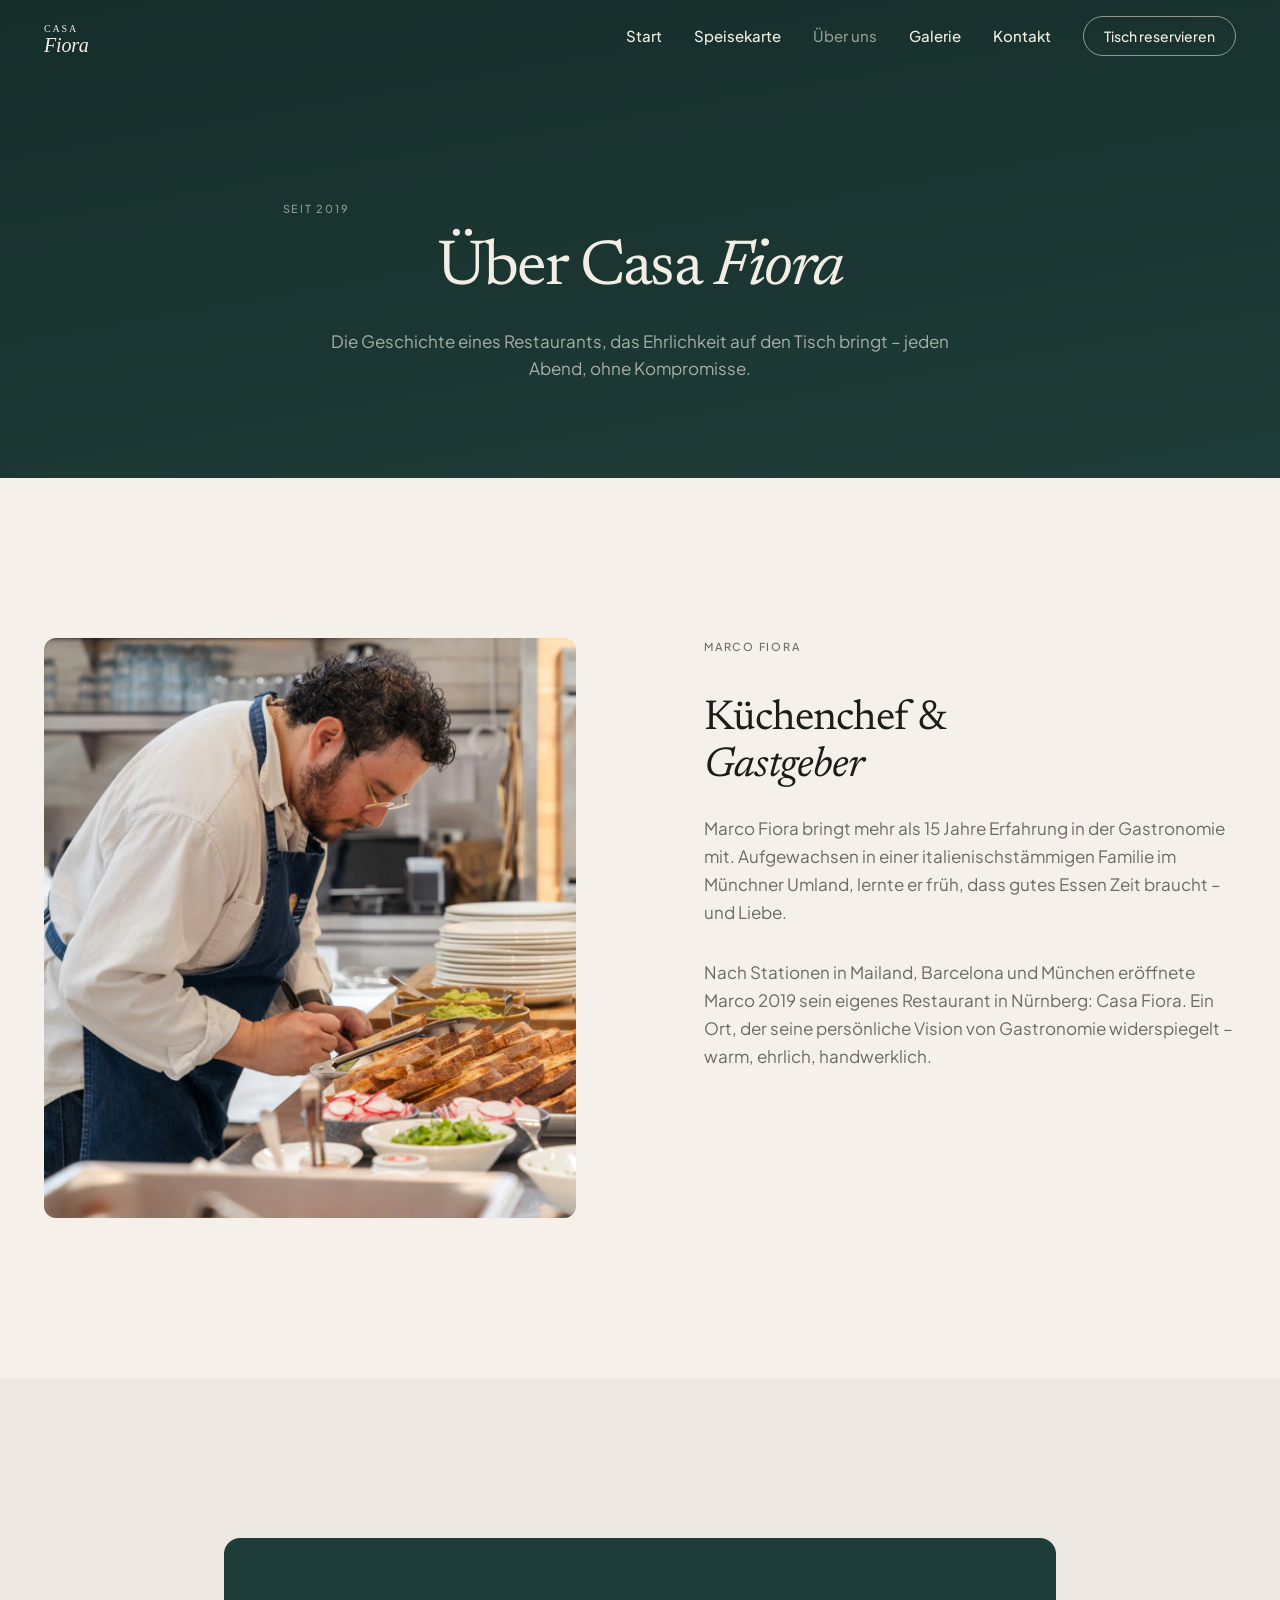
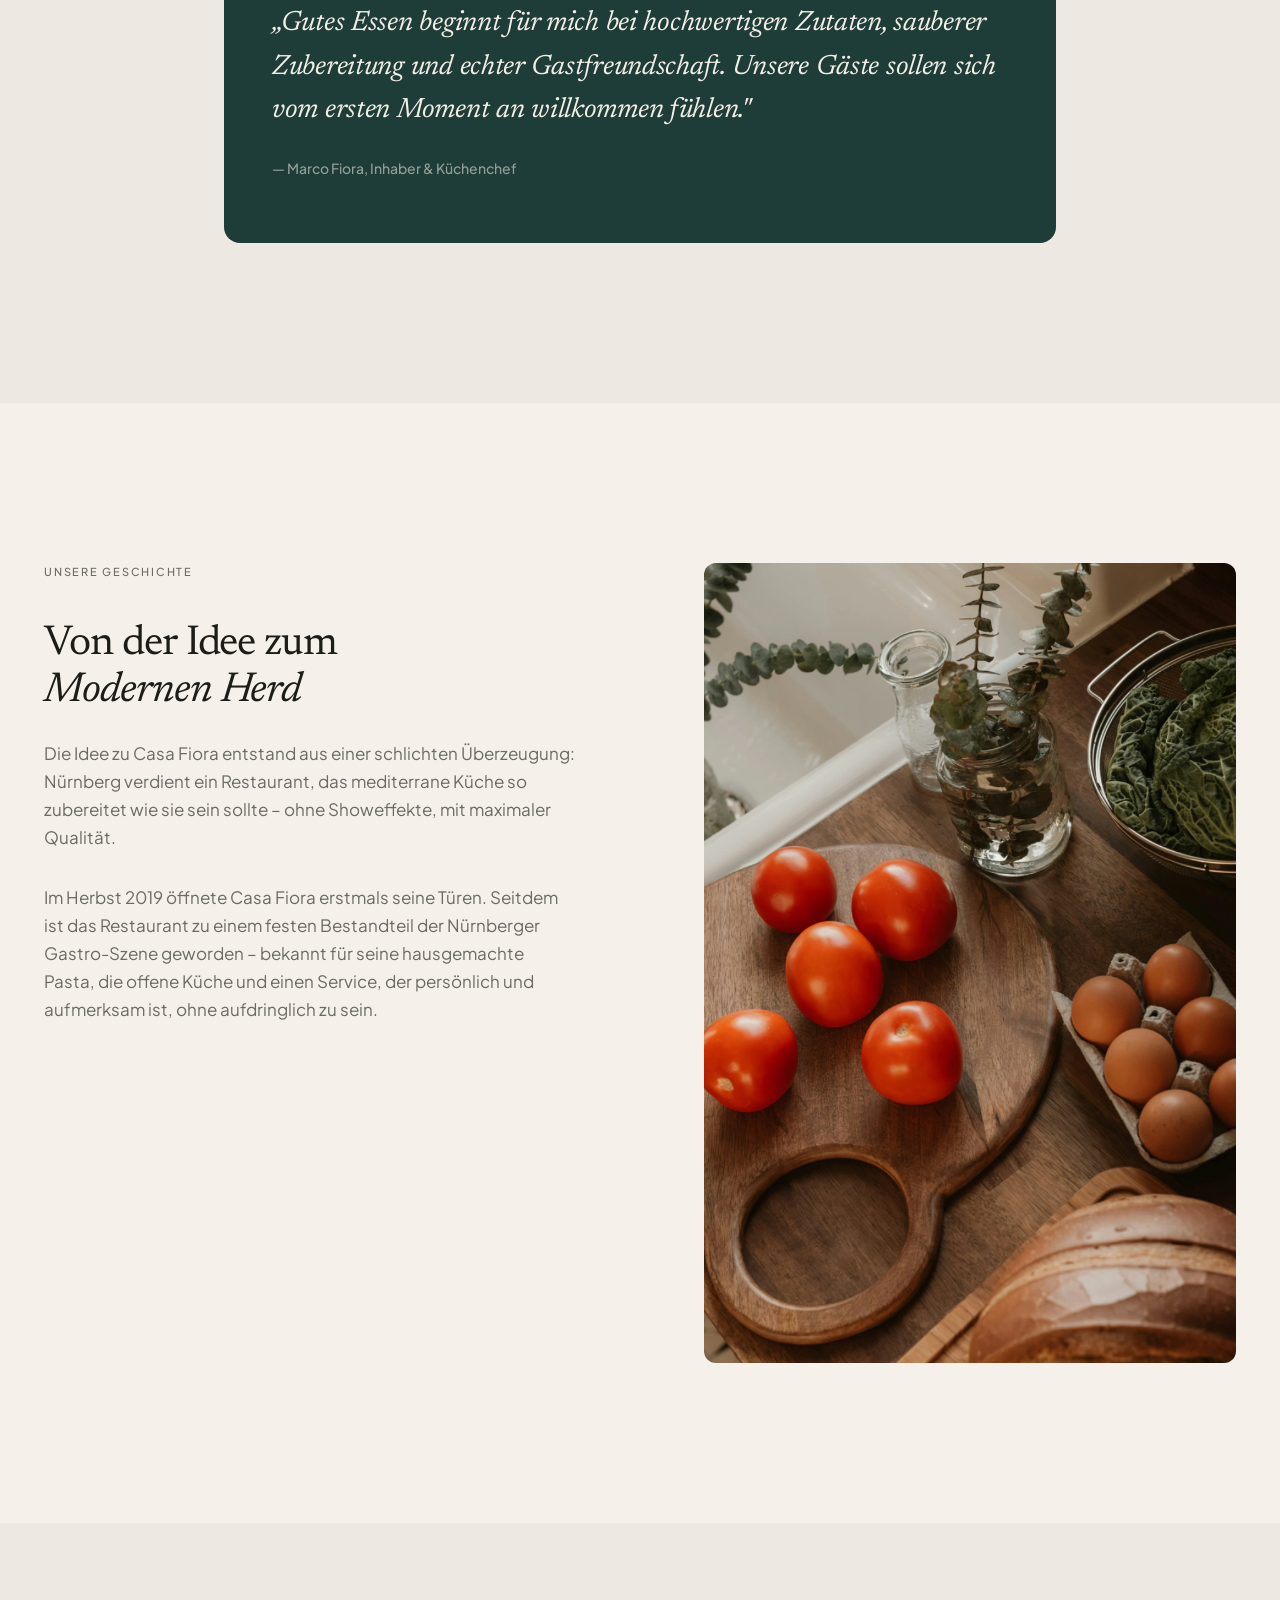
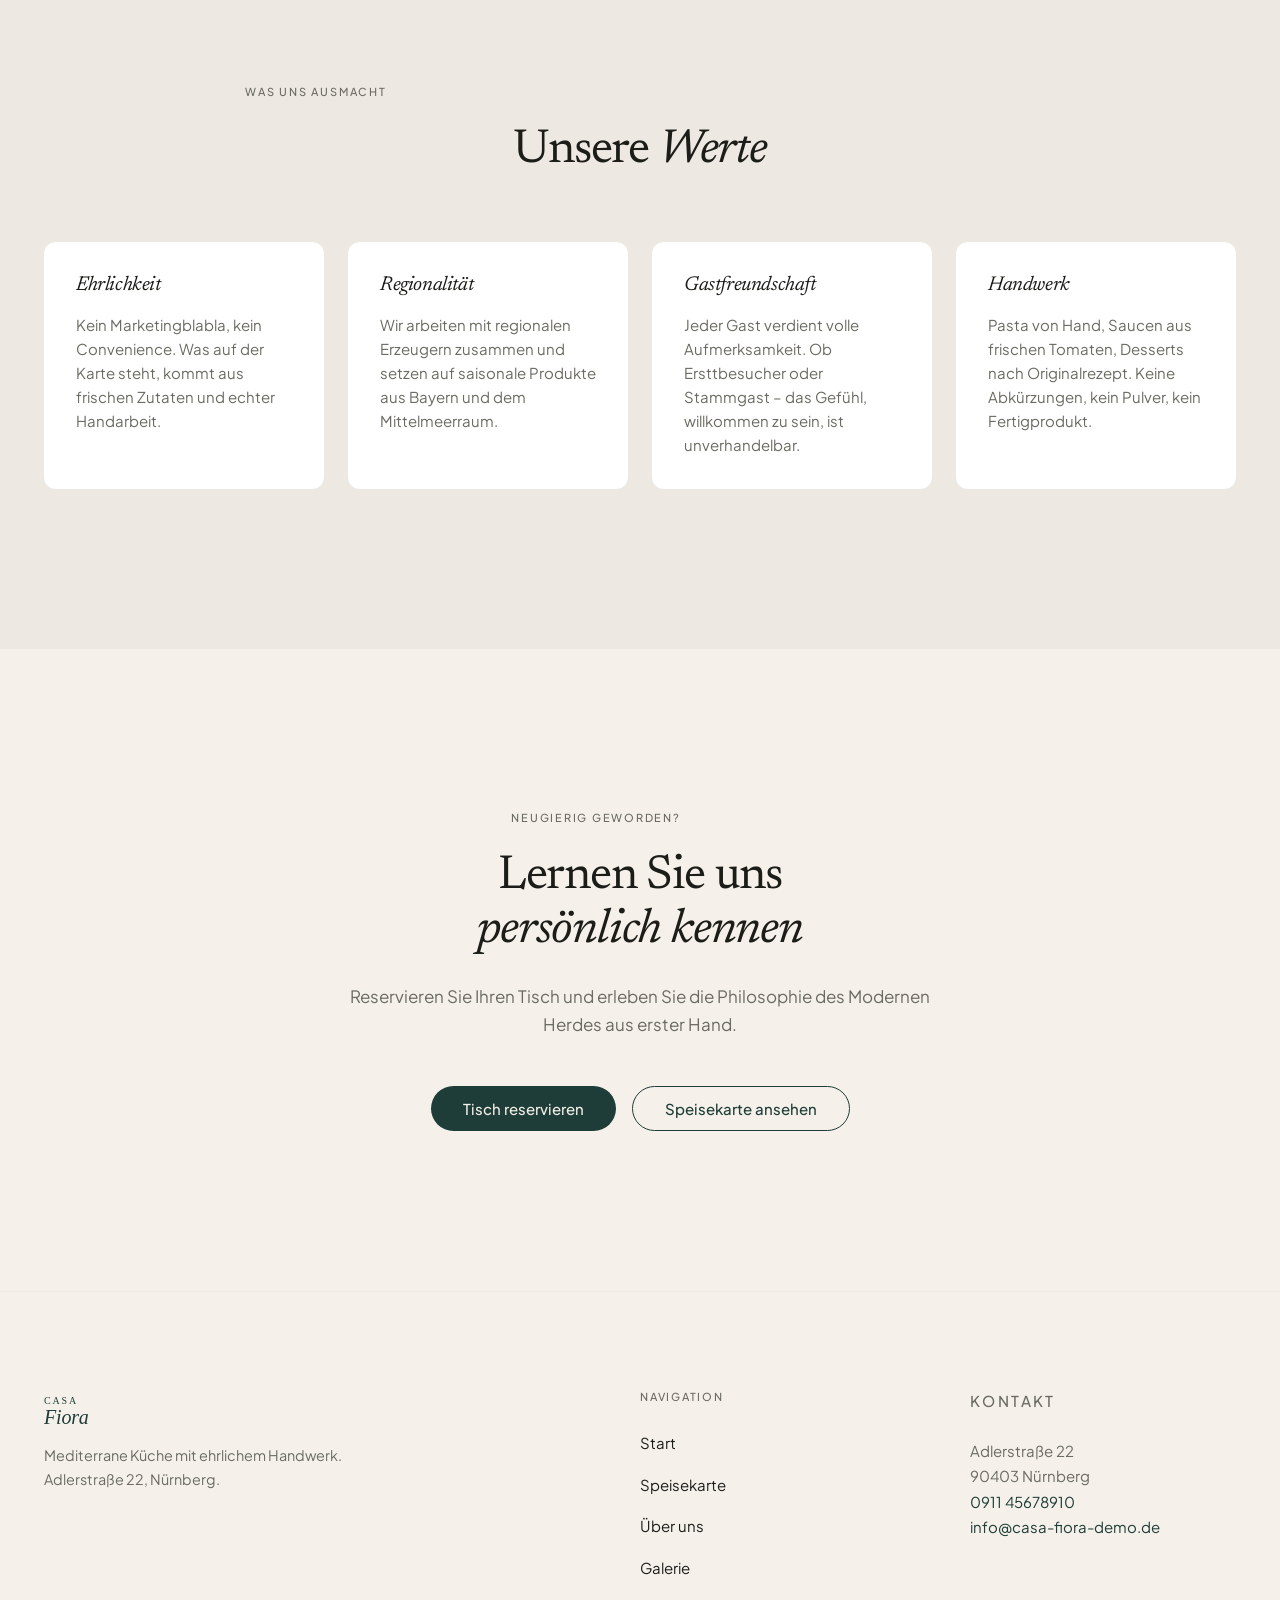
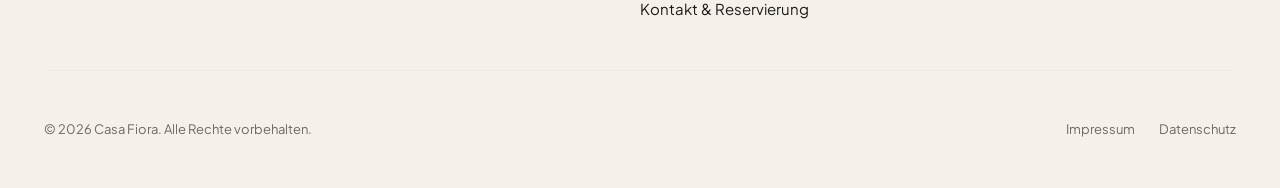
==== about.html @ edd3dd40 "demo Restaurant" ====
<!DOCTYPE html>
<html lang="de">
<head>
  <meta charset="UTF-8">
  <meta name="viewport" content="width=device-width, initial-scale=1.0">
  <meta name="description" content="Die Geschichte von Casa Fiora – Marco Fiora, Küchenchef und Inhaber, über seine Philosophie der ehrlichen mediterranen Küche in Nürnberg.">
  <meta name="robots" content="index, follow">
  <title>Über uns – Die Geschichte von Casa Fiora | Casa Fiora</title>

  <link rel="canonical" href="https://www.casa-fiora-demo.de/about.html">

  <link rel="icon" type="image/svg+xml" href="/favicon.svg">
  <link rel="icon" type="image/png" sizes="32x32" href="/favicon-32x32.png">
  <link rel="apple-touch-icon" sizes="180x180" href="/apple-touch-icon.png">
  <link rel="manifest" href="/site.webmanifest">

  <meta property="og:title" content="Über uns – Die Geschichte von Casa Fiora">
  <meta property="og:description" content="Marco Fiora und die Philosophie des Modernen Herdes. Ehrliche mediterrane Küche seit 2019 in Nürnberg.">
  <meta property="og:type" content="website">
  <meta property="og:url" content="https://www.casa-fiora-demo.de/about.html">
  <meta property="og:image" content="https://www.casa-fiora-demo.de/assets/images/og-image.jpg">
  <meta property="og:locale" content="de_DE">
  <meta property="og:site_name" content="Casa Fiora">

  <link rel="preload" href="/assets/fonts/newsreader-regular.woff2" as="font" type="font/woff2" crossorigin>
  <link rel="preload" href="/assets/fonts/plus-jakarta-sans-regular.woff2" as="font" type="font/woff2" crossorigin>
  <link rel="stylesheet" href="/style.css">
</head>
<body>

  <a href="#main-content" class="skip-link">Zum Inhalt springen</a>

  <!-- Navigation -->
  <header class="site-header is-transparent" id="site-header">
    <div class="container">
      <a href="/" class="site-logo" aria-label="Casa Fiora – Startseite">
        <img src="/assets/logo/logo.svg" alt="Casa Fiora" width="180" height="44" class="logo-light">
        <img src="/assets/logo/logo-dark.svg" alt="Casa Fiora" width="180" height="44" class="logo-dark">
      </a>
      <nav class="site-nav" aria-label="Hauptnavigation">
        <ul id="main-menu" class="nav-list" role="list">
          <li><a href="/">Start</a></li>
          <li><a href="/speisekarte.html">Speisekarte</a></li>
          <li><a href="/about.html" aria-current="page">Über uns</a></li>
          <li><a href="/galerie.html">Galerie</a></li>
          <li><a href="/reservierung.html">Kontakt</a></li>
        </ul>
        <a href="/reservierung.html" class="nav-cta" aria-label="Tisch reservieren">Tisch reservieren</a>
        <button class="menu-toggle" type="button" aria-expanded="false" aria-controls="mobile-menu" aria-label="Menü öffnen">
          <img src="/assets/icons/menu.svg" alt="" aria-hidden="true" width="24" height="24" class="icon-menu">
          <img src="/assets/icons/close.svg" alt="" aria-hidden="true" width="24" height="24" class="icon-close">
        </button>
      </nav>
    </div>
  </header>

  <!-- Mobile Menu -->
  <nav id="mobile-menu" class="mobile-menu" aria-label="Mobile Navigation">
    <a href="/">Start</a>
    <a href="/speisekarte.html">Speisekarte</a>
    <a href="/about.html" aria-current="page">Über uns</a>
    <a href="/galerie.html">Galerie</a>
    <a href="/reservierung.html">Kontakt</a>
    <a href="/reservierung.html" class="btn btn--primary-light btn--sm mobile-menu-cta">Tisch reservieren</a>
  </nav>

  <main id="main-content">

    <!-- Page Header -->
    <div class="page-header">
      <div class="container">
        <p class="eyebrow page-header__eyebrow">Seit 2019</p>
        <h1 class="page-header__title">Über Casa <em>Fiora</em></h1>
        <p class="page-header__subtitle">Die Geschichte eines Restaurants, das Ehrlichkeit auf den Tisch bringt – jeden Abend, ohne Kompromisse.</p>
      </div>
    </div>

    <!-- Marco Fiora Split -->
    <section class="section section--creme" aria-labelledby="marco-heading">
      <div class="container">
        <div class="split split--text-right">
          <div class="split__media">
            <picture>
              <source media="(min-width: 1024px)" srcset="/assets/images/team-01-desktop.webp" type="image/webp">
              <source media="(min-width: 768px)" srcset="/assets/images/team-01-tablet.webp" type="image/webp">
              <img
                src="/assets/images/team-01-mobile.webp"
                alt="Marco Fiora – Inhaber und Küchenchef des Casa Fiora"
                width="800" height="1000"
                loading="eager"
                style="border-radius: var(--radius-md); width: 100%; object-fit: cover; max-height: 580px;">
            </picture>
          </div>
          <div class="split__text">
            <p class="eyebrow section__eyebrow">Marco Fiora</p>
            <h2 class="split__headline" id="marco-heading">Küchenchef &amp;<br><em>Gastgeber</em></h2>
            <p class="split__body">
              Marco Fiora bringt mehr als 15 Jahre Erfahrung in der Gastronomie mit. Aufgewachsen in einer italienischstämmigen Familie im Münchner Umland, lernte er früh, dass gutes Essen Zeit braucht – und Liebe.
            </p>
            <p class="split__body">
              Nach Stationen in Mailand, Barcelona und München eröffnete Marco 2019 sein eigenes Restaurant in Nürnberg: Casa Fiora. Ein Ort, der seine persönliche Vision von Gastronomie widerspiegelt – warm, ehrlich, handwerklich.
            </p>
          </div>
        </div>
      </div>
    </section>

    <!-- Zitat Block -->
    <section class="section section--alt" aria-label="Zitat von Marco Fiora">
      <div class="container" style="max-width: 880px;">
        <div class="quote-block">
          <blockquote>
            „Gutes Essen beginnt für mich bei hochwertigen Zutaten, sauberer Zubereitung und echter Gastfreundschaft. Unsere Gäste sollen sich vom ersten Moment an willkommen fühlen."
          </blockquote>
          <cite>— Marco Fiora, Inhaber &amp; Küchenchef</cite>
        </div>
      </div>
    </section>

    <!-- Geschichte Split -->
    <section class="section section--creme" aria-labelledby="geschichte-heading">
      <div class="container">
        <div class="split split--text-left">
          <div class="split__text">
            <p class="eyebrow section__eyebrow">Unsere Geschichte</p>
            <h2 class="split__headline" id="geschichte-heading">Von der Idee zum<br><em>Modernen Herd</em></h2>
            <p class="split__body">
              Die Idee zu Casa Fiora entstand aus einer schlichten Überzeugung: Nürnberg verdient ein Restaurant, das mediterrane Küche so zubereitet wie sie sein sollte – ohne Showeffekte, mit maximaler Qualität.
            </p>
            <p class="split__body">
              Im Herbst 2019 öffnete Casa Fiora erstmals seine Türen. Seitdem ist das Restaurant zu einem festen Bestandteil der Nürnberger Gastro-Szene geworden – bekannt für seine hausgemachte Pasta, die offene Küche und einen Service, der persönlich und aufmerksam ist, ohne aufdringlich zu sein.
            </p>
          </div>
          <div class="split__media">
            <picture>
              <source media="(min-width: 1024px)" srcset="/assets/images/about-01-desktop.webp" type="image/webp">
              <source media="(min-width: 768px)" srcset="/assets/images/about-01-tablet.webp" type="image/webp">
              <img
                src="/assets/images/about-01-mobile.webp"
                alt="Die Küche des Casa Fiora – frisch zubereitete Gerichte"
                width="1200" height="800"
                loading="lazy"
                style="border-radius: var(--radius-md); width: 100%; object-fit: cover;">
            </picture>
          </div>
        </div>
      </div>
    </section>

    <!-- Werte Grid -->
    <section class="section section--alt" aria-labelledby="werte-heading">
      <div class="container">
        <header style="text-align: center; margin-bottom: var(--space-6);">
          <p class="eyebrow section__eyebrow">Was uns ausmacht</p>
          <h2 class="section__headline" id="werte-heading">Unsere <em>Werte</em></h2>
        </header>
        <div class="values-grid">
          <div class="value-card">
            <h3 class="value-card__title">Ehrlichkeit</h3>
            <p class="value-card__desc">Kein Marketingblabla, kein Convenience. Was auf der Karte steht, kommt aus frischen Zutaten und echter Handarbeit.</p>
          </div>
          <div class="value-card">
            <h3 class="value-card__title">Regionalität</h3>
            <p class="value-card__desc">Wir arbeiten mit regionalen Erzeugern zusammen und setzen auf saisonale Produkte aus Bayern und dem Mittelmeerraum.</p>
          </div>
          <div class="value-card">
            <h3 class="value-card__title">Gastfreundschaft</h3>
            <p class="value-card__desc">Jeder Gast verdient volle Aufmerksamkeit. Ob Ersttbesucher oder Stammgast – das Gefühl, willkommen zu sein, ist unverhandelbar.</p>
          </div>
          <div class="value-card">
            <h3 class="value-card__title">Handwerk</h3>
            <p class="value-card__desc">Pasta von Hand, Saucen aus frischen Tomaten, Desserts nach Originalrezept. Keine Abkürzungen, kein Pulver, kein Fertigprodukt.</p>
          </div>
        </div>
      </div>
    </section>

    <!-- CTA -->
    <section class="section section--creme" style="text-align: center;" aria-label="Reservierung">
      <div class="container" style="max-width: 680px;">
        <p class="eyebrow section__eyebrow">Neugierig geworden?</p>
        <h2 class="section__headline">Lernen Sie uns<br><em>persönlich kennen</em></h2>
        <p class="section__subline" style="margin-inline: auto;">Reservieren Sie Ihren Tisch und erleben Sie die Philosophie des Modernen Herdes aus erster Hand.</p>
        <div style="display: flex; flex-wrap: wrap; gap: var(--space-2); justify-content: center; margin-top: var(--space-5);">
          <a href="/reservierung.html" class="btn btn--primary">Tisch reservieren</a>
          <a href="/speisekarte.html" class="btn btn--outline-dark">Speisekarte ansehen</a>
        </div>
      </div>
    </section>

  </main>

  <!-- Footer -->
  <footer class="site-footer" aria-label="Seitenfu&szlig;">
    <div class="container">
      <div class="footer-inner">
        <div class="footer-brand">
          <a href="/" aria-label="Casa Fiora – Startseite" class="footer-logo">
            <img src="/assets/logo/logo-dark.svg" alt="Casa Fiora" width="180" height="44">
          </a>
          <p class="footer-tagline">Mediterrane Küche mit ehrlichem Handwerk. Adlerstraße 22, Nürnberg.</p>
        </div>
        <nav aria-label="Seiten-Navigation">
          <p class="footer-nav__title">Navigation</p>
          <ul class="footer-nav__list" role="list">
            <li><a href="/">Start</a></li>
            <li><a href="/speisekarte.html">Speisekarte</a></li>
            <li><a href="/about.html">Über uns</a></li>
            <li><a href="/galerie.html">Galerie</a></li>
            <li><a href="/reservierung.html">Kontakt &amp; Reservierung</a></li>
          </ul>
        </nav>
        <div class="footer-contact">
          <p class="footer-nav__title">Kontakt</p>
          <p>
            Adlerstraße 22<br>
            90403 Nürnberg<br>
            <a href="tel:+4991145678910">0911 45678910</a><br>
            <a href="mailto:info@casa-fiora-demo.de">info@casa-fiora-demo.de</a>
          </p>
        </div>
      </div>
      <div class="footer-bottom">
        <p class="footer-copyright">&copy; 2026 Casa Fiora. Alle Rechte vorbehalten.</p>
        <nav class="footer-legal" aria-label="Rechtliches">
          <a href="/impressum.html">Impressum</a>
          <a href="/datenschutz.html">Datenschutz</a>
        </nav>
      </div>
    </div>
  </footer>

  <script src="/script.js" defer></script>
</body>
</html>
---- style.css ----
/* ==========================================================================
   Casa Fiora Restaurant — Stylesheet
   LZRV-Studio Standard
   ========================================================================== */

/* ==========================================================================
   @font-face
   ========================================================================== */

/* Newsreader */
@font-face {
  font-family: 'Newsreader';
  src: url('/assets/fonts/newsreader-regular.woff2') format('woff2');
  font-weight: 400;
  font-style: normal;
  font-display: swap;
}
@font-face {
  font-family: 'Newsreader';
  src: url('/assets/fonts/newsreader-regular-italic.woff2') format('woff2');
  font-weight: 400;
  font-style: italic;
  font-display: swap;
}
@font-face {
  font-family: 'Newsreader';
  src: url('/assets/fonts/newsreader-semibold.woff2') format('woff2');
  font-weight: 600;
  font-style: normal;
  font-display: swap;
}
@font-face {
  font-family: 'Newsreader';
  src: url('/assets/fonts/newsreader-semibold-italic.woff2') format('woff2');
  font-weight: 600;
  font-style: italic;
  font-display: swap;
}

/* Plus Jakarta Sans */
@font-face {
  font-family: 'Plus Jakarta Sans';
  src: url('/assets/fonts/plus-jakarta-sans-regular.woff2') format('woff2');
  font-weight: 400;
  font-style: normal;
  font-display: swap;
}
@font-face {
  font-family: 'Plus Jakarta Sans';
  src: url('/assets/fonts/plus-jakarta-sans-medium.woff2') format('woff2');
  font-weight: 500;
  font-style: normal;
  font-display: swap;
}
@font-face {
  font-family: 'Plus Jakarta Sans';
  src: url('/assets/fonts/plus-jakarta-sans-semibold.woff2') format('woff2');
  font-weight: 600;
  font-style: normal;
  font-display: swap;
}

/* ==========================================================================
   Custom Properties
   ========================================================================== */

:root {
  /* Colors */
  --color-bg:            #F5F1EA;
  --color-surface:       #FFFFFF;
  --color-surface-alt:   #EDE9E2;
  --color-text:          #1C1C19;
  --color-text-muted:    #6B6B63;
  --color-text-on-dark:  #F2EEE6;
  --color-text-muted-dark: #A8A49A;
  --color-primary:       #1F3D38;
  --color-primary-hover: #2A4D46;
  --color-primary-deep:  #162D2A;
  --color-deep:          #0F0F0F;
  --color-olive:         #5B5A44;
  --color-olive-deep:    #4A4938;
  --color-accent:        #DDD3C4;
  --color-ghost-border:  rgba(221, 211, 196, 0.25);
  --color-success:       #2A6B4A;
  --color-error:         #A03028;

  /* Typography */
  --font-display: 'Newsreader', Georgia, 'Times New Roman', serif;
  --font-body:    'Plus Jakarta Sans', system-ui, -apple-system, sans-serif;

  /* Spacing (8px scale) */
  --space-1:  0.5rem;
  --space-2:  1rem;
  --space-3:  1.5rem;
  --space-4:  2rem;
  --space-5:  3rem;
  --space-6:  4rem;
  --space-7:  6rem;
  --space-8:  8rem;
  --space-9: 10rem;

  /* Layout */
  --container-max:   1240px;
  --container-wide:  1440px;
  --radius-sm:   6px;
  --radius-md:   12px;
  --radius-lg:   16px;
  --radius-xl:   24px;
  --radius-full: 9999px;

  /* Elevation */
  --shadow-sm: 0 2px 8px rgba(28, 28, 25, 0.06);
  --shadow-md: 0 8px 24px rgba(28, 28, 25, 0.08);
  --shadow-lg: 0 16px 48px rgba(28, 28, 25, 0.10);

  /* Navigation height */
  --nav-height: 72px;

  /* Transition */
  --ease: cubic-bezier(0.4, 0, 0.2, 1);
  --duration: 0.25s;
}

/* ==========================================================================
   Reset & Base
   ========================================================================== */

*, *::before, *::after {
  box-sizing: border-box;
  margin: 0;
  padding: 0;
}

html {
  font-size: 16px;
  scroll-behavior: smooth;
  -webkit-text-size-adjust: 100%;
}

body {
  font-family: var(--font-body);
  font-weight: 400;
  font-size: 1rem;
  line-height: 1.6;
  color: var(--color-text);
  background-color: var(--color-bg);
  overflow-x: hidden;
}

img, svg, video {
  display: block;
  max-width: 100%;
}

a {
  color: inherit;
  text-decoration: none;
}

ul, ol {
  list-style: none;
}

button {
  font-family: inherit;
  cursor: pointer;
  border: none;
  background: none;
}

input, textarea, select {
  font-family: inherit;
  font-size: inherit;
}

h1, h2, h3, h4, h5, h6 {
  font-family: var(--font-display);
  font-weight: 400;
  line-height: 1.15;
  letter-spacing: -0.02em;
}

p {
  max-width: 68ch;
}

/* ==========================================================================
   Accessibility
   ========================================================================== */

.skip-link {
  position: absolute;
  top: -100%;
  left: var(--space-3);
  padding: var(--space-1) var(--space-3);
  background: var(--color-primary);
  color: var(--color-text-on-dark);
  font-family: var(--font-body);
  font-size: 0.875rem;
  font-weight: 500;
  border-radius: var(--radius-md);
  z-index: 9999;
  transition: top 0.15s;
}

.skip-link:focus {
  top: var(--space-2);
}

:focus-visible {
  outline: 2px solid var(--color-primary);
  outline-offset: 3px;
}

/* Reduced motion */
@media (prefers-reduced-motion: reduce) {
  *, *::before, *::after {
    animation-duration: 0.01ms !important;
    animation-iteration-count: 1 !important;
    transition-duration: 0.01ms !important;
    scroll-behavior: auto !important;
  }
}

/* ==========================================================================
   Utility Classes
   ========================================================================== */

.container {
  max-width: var(--container-max);
  margin-inline: auto;
  padding-inline: var(--space-3);
}

.container--wide {
  max-width: var(--container-wide);
  margin-inline: auto;
  padding-inline: var(--space-3);
}

.eyebrow {
  font-family: var(--font-body);
  font-weight: 500;
  font-size: 0.6875rem;
  letter-spacing: 0.16em;
  text-transform: uppercase;
}

.hidden-honeypot {
  position: absolute;
  left: -9999px;
  top: -9999px;
  width: 1px;
  height: 1px;
  overflow: hidden;
  opacity: 0;
  pointer-events: none;
  tab-index: -1;
}

/* ==========================================================================
   Navigation
   ========================================================================== */

.site-header {
  position: fixed;
  top: 0;
  left: 0;
  right: 0;
  z-index: 100;
  height: var(--nav-height);
  transition: background-color var(--duration) var(--ease),
              box-shadow var(--duration) var(--ease);
}

.site-header.is-transparent {
  background-color: transparent;
}

.site-header.is-solid {
  background-color: var(--color-bg);
  box-shadow: var(--shadow-sm);
}

.site-header .container {
  height: 100%;
  display: flex;
  align-items: center;
  justify-content: space-between;
  gap: var(--space-4);
}

.site-logo {
  display: flex;
  align-items: center;
  flex-shrink: 0;
}

.site-logo img {
  height: 40px;
  width: auto;
}

.logo-light { display: block; }
.logo-dark  { display: none; }

.site-header.is-solid .logo-light { display: none; }
.site-header.is-solid .logo-dark  { display: block; }

.site-nav {
  display: flex;
  align-items: center;
  gap: var(--space-4);
}

.nav-list {
  display: none;
  align-items: center;
  gap: var(--space-4);
}

.nav-list a {
  font-family: var(--font-body);
  font-weight: 500;
  font-size: 0.9375rem;
  color: var(--color-text-on-dark);
  transition: opacity var(--duration) var(--ease);
}

.site-header.is-solid .nav-list a {
  color: var(--color-text);
}

.nav-list a:hover {
  opacity: 0.7;
}

.nav-list a[aria-current="page"] {
  opacity: 0.55;
  pointer-events: none;
}

.nav-cta {
  display: none;
  align-items: center;
  padding: 0.5rem 1.25rem;
  border: 1.5px solid rgba(242, 238, 230, 0.55);
  border-radius: var(--radius-full);
  font-family: var(--font-body);
  font-weight: 500;
  font-size: 0.875rem;
  color: var(--color-text-on-dark);
  white-space: nowrap;
  transition: background-color var(--duration) var(--ease),
              border-color var(--duration) var(--ease),
              color var(--duration) var(--ease);
}

.site-header.is-solid .nav-cta {
  border-color: var(--color-primary);
  color: var(--color-primary);
}

.nav-cta:hover {
  background-color: rgba(242, 238, 230, 0.15);
}

.site-header.is-solid .nav-cta:hover {
  background-color: var(--color-primary);
  color: var(--color-text-on-dark);
}

.menu-toggle {
  display: flex;
  align-items: center;
  justify-content: center;
  width: 44px;
  height: 44px;
  border-radius: var(--radius-md);
  color: var(--color-text-on-dark);
  transition: background-color var(--duration) var(--ease),
              color var(--duration) var(--ease);
}

.site-header.is-solid .menu-toggle {
  color: var(--color-text);
}

.menu-toggle:hover {
  background-color: rgba(242, 238, 230, 0.1);
}

.site-header.is-solid .menu-toggle:hover {
  background-color: rgba(31, 61, 56, 0.08);
}

.menu-toggle .icon-close { display: none; }
.menu-toggle.is-open .icon-menu  { display: none; }
.menu-toggle.is-open .icon-close { display: block; }

/* Mobile Menu Overlay */
.mobile-menu {
  display: none;
  position: fixed;
  top: var(--nav-height);
  left: 0;
  right: 0;
  bottom: 0;
  background-color: var(--color-primary-deep);
  z-index: 99;
  padding: var(--space-5) var(--space-3);
  flex-direction: column;
  gap: var(--space-2);
}

.mobile-menu.is-open {
  display: flex;
}

.mobile-menu a {
  font-family: var(--font-display);
  font-weight: 400;
  font-size: 2rem;
  font-style: italic;
  color: var(--color-text-on-dark);
  padding: var(--space-2) 0;
  border-bottom: 1px solid var(--color-ghost-border);
  transition: opacity var(--duration) var(--ease);
}

.mobile-menu a:hover {
  opacity: 0.7;
}

.mobile-menu a[aria-current="page"] {
  opacity: 0.45;
  pointer-events: none;
}

.mobile-menu-cta {
  margin-top: var(--space-4);
  align-self: flex-start;
}

@media (min-width: 768px) {
  .nav-cta {
    display: flex;
  }
}

@media (min-width: 1024px) {
  .nav-list {
    display: flex;
  }
  .menu-toggle {
    display: none;
  }
}

/* ==========================================================================
   Buttons
   ========================================================================== */

.btn {
  display: inline-flex;
  align-items: center;
  gap: var(--space-1);
  padding: 0.875rem 2rem;
  border-radius: var(--radius-xl);
  font-family: var(--font-body);
  font-weight: 500;
  font-size: 0.9375rem;
  line-height: 1;
  white-space: nowrap;
  transition: transform var(--duration) var(--ease),
              background-color var(--duration) var(--ease),
              opacity var(--duration) var(--ease),
              box-shadow var(--duration) var(--ease);
  cursor: pointer;
}

.btn:hover {
  transform: scale(1.015);
}

.btn:active {
  transform: scale(0.99);
}

.btn--primary {
  background-color: var(--color-primary);
  color: var(--color-text-on-dark);
}

.btn--primary:hover {
  background-color: var(--color-primary-hover);
  box-shadow: var(--shadow-md);
}

.btn--primary-light {
  background-color: var(--color-text-on-dark);
  color: var(--color-primary);
}

.btn--primary-light:hover {
  background-color: #E8E3D9;
  box-shadow: var(--shadow-md);
}

.btn--outline-light {
  background-color: transparent;
  color: var(--color-text-on-dark);
  border: 1.5px solid rgba(242, 238, 230, 0.5);
}

.btn--outline-light:hover {
  background-color: rgba(242, 238, 230, 0.1);
}

.btn--outline-dark {
  background-color: transparent;
  color: var(--color-primary);
  border: 1.5px solid var(--color-primary);
}

.btn--outline-dark:hover {
  background-color: var(--color-primary);
  color: var(--color-text-on-dark);
}

.btn--sm {
  padding: 0.625rem 1.25rem;
  font-size: 0.875rem;
}

/* ==========================================================================
   Hero Section
   ========================================================================== */

.hero {
  min-height: 100svh;
  display: flex;
  align-items: center;
  justify-content: center;
  text-align: center;
  background: linear-gradient(175deg, var(--color-primary-deep) 0%, var(--color-primary) 60%, #2E5549 100%);
  padding: calc(var(--nav-height) + var(--space-8)) var(--space-3) var(--space-8);
  position: relative;
  overflow: hidden;
}

.hero::before {
  content: '';
  position: absolute;
  inset: 0;
  background: radial-gradient(ellipse at 50% 0%, rgba(46, 85, 73, 0.4) 0%, transparent 70%);
  pointer-events: none;
}

.hero__inner {
  position: relative;
  z-index: 1;
  max-width: 820px;
  margin-inline: auto;
}

.hero__eyebrow {
  color: rgba(242, 238, 230, 0.6);
  margin-bottom: var(--space-3);
}

.hero__headline {
  font-size: clamp(2.75rem, 7vw, 5.5rem);
  color: var(--color-text-on-dark);
  letter-spacing: -0.03em;
  line-height: 1.08;
  margin-bottom: var(--space-4);
}

.hero__headline em {
  font-style: italic;
}

.hero__subline {
  font-size: clamp(1rem, 2vw, 1.125rem);
  color: rgba(242, 238, 230, 0.75);
  line-height: 1.6;
  max-width: 52ch;
  margin-inline: auto;
  margin-bottom: var(--space-5);
}

.hero__actions {
  display: flex;
  flex-wrap: wrap;
  gap: var(--space-2);
  justify-content: center;
}

/* ==========================================================================
   Section Base
   ========================================================================== */

.section {
  padding-block: var(--space-7);
}

.section--creme {
  background-color: var(--color-bg);
}

.section--white {
  background-color: var(--color-surface);
}

.section--dark {
  background-color: var(--color-deep);
}

.section--olive {
  background-color: var(--color-olive);
}

.section--alt {
  background-color: var(--color-surface-alt);
}

.section__eyebrow {
  color: var(--color-text-muted);
  margin-bottom: var(--space-3);
}

.section__eyebrow--dark {
  color: var(--color-text-muted-dark);
}

.section__headline {
  font-size: clamp(2rem, 4vw, 3rem);
  line-height: 1.12;
  letter-spacing: -0.025em;
}

.section__headline em {
  font-style: italic;
}

.section__subline {
  font-size: 1.0625rem;
  color: var(--color-text-muted);
  line-height: 1.65;
  max-width: 58ch;
  margin-top: var(--space-3);
}

.section__subline--dark {
  color: var(--color-text-muted-dark);
}

@media (min-width: 1024px) {
  .section {
    padding-block: var(--space-9);
  }
}

/* ==========================================================================
   Split Layouts
   ========================================================================== */

.split {
  display: grid;
  gap: var(--space-6);
  align-items: center;
}

.split--text-left .split__text { order: 1; }
.split--text-left .split__media { order: 2; }

.split--text-right .split__text { order: 2; }
.split--text-right .split__media { order: 1; }

.split__text {
  max-width: 560px;
}

.split__headline {
  font-size: clamp(1.875rem, 3.5vw, 2.625rem);
  line-height: 1.12;
  letter-spacing: -0.025em;
  margin-top: var(--space-2);
  margin-bottom: var(--space-3);
}

.split__headline em {
  font-style: italic;
}

.split__body {
  font-size: 1.0625rem;
  color: var(--color-text-muted);
  line-height: 1.65;
  margin-bottom: var(--space-4);
}

.split__body--dark {
  color: var(--color-text-muted-dark);
}

.split__trust {
  display: grid;
  grid-template-columns: 1fr 1fr;
  gap: var(--space-3);
  margin-top: var(--space-4);
  padding-top: var(--space-4);
  border-top: 1px solid var(--color-ghost-border);
}

.trust-item__label {
  font-weight: 500;
  font-size: 1rem;
  color: var(--color-text);
  margin-bottom: var(--space-1);
}

.trust-item__label--dark {
  color: var(--color-text-on-dark);
}

.trust-item__desc {
  font-size: 0.875rem;
  color: var(--color-text-muted);
  line-height: 1.55;
}

.trust-item__desc--dark {
  color: var(--color-text-muted-dark);
}

/* Stacked images (Ambiente split) */
.split__images {
  position: relative;
  display: grid;
  gap: var(--space-5);
}

/* picture is the grid item — sizing goes here */
.split__images-primary {
  display: block;
  width: 100%;
  aspect-ratio: 4/3;
  overflow: hidden;
  border-radius: var(--radius-md);
}

.split__images-secondary {
  display: block;
  width: 100%;
  aspect-ratio: 16/9;
  overflow: hidden;
  border-radius: var(--radius-md);
  margin-top: var(--space-3);
}

/* img fills its picture container */
.split__images-primary img,
.split__images-secondary img {
  display: block;
  width: 100%;
  height: 100%;
  object-fit: cover;
}

/* Text column ambient note */
.split__ambient-note {
  display: none;
}

@media (min-width: 1024px) {
  .split {
    grid-template-columns: 1fr 1fr;
    gap: var(--space-8);
    align-items: start;
  }

  .split--text-right .split__text { order: 2; }
  .split--text-right .split__media { order: 1; }

  .split__images-secondary {
    width: 100%;
    margin-top: var(--space-4);
  }

  .split__text {
    display: flex;
    flex-direction: column;
  }

  .split__ambient-note {
    display: block;
    margin-top: auto;
    padding-top: var(--space-6);
    font-size: 0.9rem;
    color: var(--color-text-muted);
    font-style: italic;
    line-height: 1.6;
    border-top: 1px solid var(--color-ghost-border);
  }
}

/* ==========================================================================
   Philosophie Section
   ========================================================================== */

.philosophie {
  background-color: var(--color-bg);
}

.philosophie__image-card {
  background-color: var(--color-deep);
  border-radius: var(--radius-md);
  overflow: hidden;
  aspect-ratio: 1;
}

.philosophie__image-card img {
  width: 100%;
  height: 100%;
  object-fit: cover;
  opacity: 0.85;
}

/* ==========================================================================
   Signature Dishes
   ========================================================================== */

.signature {
  background-color: var(--color-bg);
}

.signature__header {
  text-align: center;
  margin-bottom: var(--space-7);
}

.signature__grid {
  display: grid;
  gap: 2px;
}

.dish-card {
  display: grid;
  background-color: var(--color-deep);
  overflow: hidden;
  transition: transform var(--duration) var(--ease);
}

.dish-card:hover {
  transform: scale(1.01);
}

.dish-card__image {
  width: 100%;
  aspect-ratio: 4/3;
  object-fit: cover;
  display: block;
  opacity: 0.82;
  transition: opacity var(--duration) var(--ease);
}

.dish-card:hover .dish-card__image {
  opacity: 0.92;
}

.dish-card__content {
  padding: var(--space-4) var(--space-4) var(--space-5);
}

.dish-card__meta {
  display: flex;
  gap: var(--space-2);
  margin-bottom: var(--space-2);
}

.dish-card__tag {
  font-family: var(--font-body);
  font-weight: 500;
  font-size: 0.625rem;
  letter-spacing: 0.18em;
  text-transform: uppercase;
  color: rgba(242, 238, 230, 0.5);
  border: 1px solid rgba(242, 238, 230, 0.2);
  padding: 4px 10px;
  border-radius: var(--radius-full);
}

.dish-card__name {
  font-size: clamp(1.5rem, 3vw, 2rem);
  color: var(--color-text-on-dark);
  letter-spacing: -0.02em;
  margin-bottom: var(--space-2);
}

.dish-card__name em {
  font-style: italic;
}

.dish-card__price {
  font-family: var(--font-body);
  font-weight: 600;
  font-size: 1rem;
  color: rgba(242, 238, 230, 0.6);
  margin-bottom: var(--space-2);
}

.dish-card__desc {
  font-size: 0.9375rem;
  color: rgba(242, 238, 230, 0.55);
  line-height: 1.6;
  max-width: 44ch;
}

.signature__cta {
  text-align: center;
  margin-top: var(--space-6);
}

@media (min-width: 768px) {
  .signature__grid {
    grid-template-columns: 1fr 1fr;
  }

  .dish-card {
    grid-template-rows: auto 1fr;
  }
}

@media (min-width: 1024px) {
  .dish-card {
    grid-template-columns: 1fr 1fr;
    grid-template-rows: unset;
  }

  .dish-card__image {
    aspect-ratio: unset;
    min-height: 380px;
    height: 100%;
  }
}

/* ==========================================================================
   Trust Badges / Icon Row
   ========================================================================== */

.trust-row {
  background-color: var(--color-surface-alt);
  padding-block: var(--space-5);
}

.trust-row__list {
  display: flex;
  flex-wrap: wrap;
  justify-content: center;
  gap: var(--space-4) var(--space-6);
}

.trust-row__item {
  display: flex;
  align-items: center;
  gap: var(--space-2);
  font-family: var(--font-body);
  font-weight: 500;
  font-size: 0.875rem;
  color: var(--color-text-muted);
  letter-spacing: 0.02em;
}

.trust-row__item svg {
  color: var(--color-primary);
  flex-shrink: 0;
}

/* ==========================================================================
   Testimonials
   ========================================================================== */

.testimonials {
  background-color: var(--color-bg);
}

.testimonials__header {
  text-align: center;
  margin-bottom: var(--space-6);
}

.testimonials__grid {
  display: grid;
  gap: var(--space-3);
}

.testimonial-card {
  background-color: var(--color-surface);
  border-radius: var(--radius-lg);
  padding: var(--space-4);
}

.testimonial-card__stars {
  display: flex;
  gap: 3px;
  margin-bottom: var(--space-2);
}

.testimonial-card__star {
  width: 16px;
  height: 16px;
  color: var(--color-primary);
}

.testimonial-card__text {
  font-size: 1rem;
  line-height: 1.65;
  color: var(--color-text);
  margin-bottom: var(--space-3);
  font-style: italic;
  font-family: var(--font-display);
}

.testimonial-card__author {
  font-family: var(--font-body);
  font-weight: 600;
  font-size: 0.875rem;
  color: var(--color-text-muted);
}

@media (min-width: 768px) {
  .testimonials__grid {
    grid-template-columns: repeat(3, 1fr);
  }
}

/* ==========================================================================
   CTA Section
   ========================================================================== */

.cta-section {
  background-color: var(--color-olive);
  padding-block: var(--space-8);
}

.cta-section__inner {
  display: grid;
  gap: var(--space-6);
}

.cta-section__info h2 {
  font-size: clamp(2rem, 4vw, 2.875rem);
  color: var(--color-text-on-dark);
  margin-bottom: var(--space-3);
}

.cta-section__info h2 em {
  font-style: italic;
}

.cta-section__hours {
  margin-bottom: var(--space-4);
}

.cta-section__hours dt {
  font-weight: 500;
  font-size: 0.8125rem;
  letter-spacing: 0.12em;
  text-transform: uppercase;
  color: rgba(242, 238, 230, 0.55);
  margin-top: var(--space-2);
}

.cta-section__hours dd {
  font-size: 0.9375rem;
  color: rgba(242, 238, 230, 0.8);
}

.cta-section__actions {
  display: flex;
  flex-wrap: wrap;
  gap: var(--space-2);
}

.cta-section__form-panel {
  background-color: var(--color-olive-deep);
  border-radius: var(--radius-lg);
  padding: var(--space-5);
}

.cta-section__form-panel h3 {
  font-size: 1.625rem;
  color: var(--color-text-on-dark);
  margin-bottom: var(--space-4);
}

.cta-section__form-panel h3 em {
  font-style: italic;
}

@media (min-width: 1024px) {
  .cta-section__inner {
    grid-template-columns: 1fr 1fr;
    align-items: start;
  }
}

/* ==========================================================================
   Forms
   ========================================================================== */

.form {
  display: flex;
  flex-direction: column;
  gap: var(--space-3);
}

.form-row {
  display: flex;
  flex-direction: column;
  gap: 6px;
}

.form-row--half {
  display: grid;
  grid-template-columns: 1fr 1fr;
  gap: var(--space-2);
}

.form-row label {
  font-family: var(--font-body);
  font-weight: 500;
  font-size: 0.8125rem;
  letter-spacing: 0.04em;
  color: rgba(242, 238, 230, 0.65);
}

.form-row label.dark {
  color: var(--color-text-muted);
}

.form-row input,
.form-row select,
.form-row textarea {
  width: 100%;
  padding: 0.75rem 1rem;
  background-color: rgba(255, 255, 255, 0.07);
  border: 1px solid rgba(242, 238, 230, 0.2);
  border-radius: var(--radius-md);
  color: var(--color-text-on-dark);
  font-size: 0.9375rem;
  transition: border-color var(--duration) var(--ease),
              background-color var(--duration) var(--ease);
}

.form-row input.dark,
.form-row select.dark,
.form-row textarea.dark {
  background-color: var(--color-surface);
  border-color: var(--color-accent);
  color: var(--color-text);
}

.form-row input::placeholder,
.form-row textarea::placeholder {
  color: rgba(242, 238, 230, 0.35);
}

.form-row input.dark::placeholder,
.form-row textarea.dark::placeholder {
  color: var(--color-text-muted);
  opacity: 0.6;
}

.form-row input:focus,
.form-row select:focus,
.form-row textarea:focus {
  outline: none;
  box-shadow: 0 0 0 2px rgba(242, 238, 230, 0.5);
  border-color: rgba(242, 238, 230, 0.6);
  background-color: rgba(255, 255, 255, 0.11);
}

.form-row input.dark:focus,
.form-row select.dark:focus,
.form-row textarea.dark:focus {
  box-shadow: 0 0 0 2px rgba(31, 61, 56, 0.3);
  border-color: var(--color-primary);
  background-color: var(--color-surface);
}

.form-row select {
  appearance: none;
  background-image: url("data:image/svg+xml,%3Csvg xmlns='http://www.w3.org/2000/svg' width='16' height='16' viewBox='0 0 16 16'%3E%3Cpath d='M4 6l4 4 4-4' stroke='%23F2EEE6' stroke-width='1.5' stroke-linecap='round' fill='none'/%3E%3C/svg%3E");
  background-repeat: no-repeat;
  background-position: right 1rem center;
  padding-right: 2.5rem;
}

.form-row select.dark {
  background-image: url("data:image/svg+xml,%3Csvg xmlns='http://www.w3.org/2000/svg' width='16' height='16' viewBox='0 0 16 16'%3E%3Cpath d='M4 6l4 4 4-4' stroke='%231C1C19' stroke-width='1.5' stroke-linecap='round' fill='none'/%3E%3C/svg%3E");
}

.form-row select option {
  background-color: var(--color-olive-deep);
  color: var(--color-text-on-dark);
}

.form-row select.dark option {
  background-color: var(--color-surface);
  color: var(--color-text);
}

.form-row textarea {
  resize: vertical;
  min-height: 100px;
}

.form-checkbox {
  display: flex;
  align-items: flex-start;
  gap: var(--space-2);
  font-size: 0.875rem;
  color: rgba(242, 238, 230, 0.65);
}

.form-checkbox.dark {
  color: var(--color-text-muted);
}

.form-checkbox input[type="checkbox"] {
  width: 18px;
  height: 18px;
  min-width: 18px;
  margin-top: 2px;
  accent-color: var(--color-primary);
  cursor: pointer;
}

.form-checkbox a {
  color: var(--color-text-on-dark);
  text-decoration: underline;
  text-underline-offset: 2px;
}

.form-checkbox.dark a {
  color: var(--color-primary);
}

.form-error {
  font-size: 0.8125rem;
  color: #FFABA8;
  margin-top: 4px;
  display: none;
}

.form-error.dark {
  color: var(--color-error);
}

.form-row.has-error input,
.form-row.has-error select,
.form-row.has-error textarea {
  border-color: #FFABA8;
}

.form-success {
  display: none;
  padding: var(--space-4);
  background-color: rgba(42, 107, 74, 0.2);
  border-radius: var(--radius-md);
  border: 1px solid rgba(42, 107, 74, 0.4);
  color: var(--color-text-on-dark);
  font-size: 0.9375rem;
  line-height: 1.55;
}

.form-success.is-visible {
  display: block;
}

/* ==========================================================================
   Map Placeholder
   ========================================================================== */

.map-wrapper {
  border-radius: var(--radius-md);
  overflow: hidden;
  background-color: var(--color-surface-alt);
  min-height: 380px;
  display: flex;
  align-items: center;
  justify-content: center;
}

.map-placeholder {
  padding: var(--space-5);
  text-align: center;
  max-width: 400px;
}

.map-placeholder__icon {
  width: 48px;
  height: 48px;
  margin-inline: auto;
  margin-bottom: var(--space-3);
  color: var(--color-primary);
}

.map-placeholder p {
  font-size: 0.9rem;
  color: var(--color-text-muted);
  line-height: 1.6;
  margin-bottom: var(--space-3);
  max-width: none;
}

.map-placeholder a {
  color: var(--color-primary);
  text-decoration: underline;
  text-underline-offset: 2px;
}

#map-container iframe {
  display: block;
  width: 100%;
  height: 100%;
  min-height: 380px;
  border: 0;
}

/* ==========================================================================
   Gallery Grid
   ========================================================================== */

.gallery-grid {
  columns: 1;
  column-gap: var(--space-3);
}

.gallery-grid picture {
  display: block;
  break-inside: avoid;
  margin-bottom: var(--space-3);
  overflow: hidden;
  border-radius: var(--radius-md);
}

.gallery-grid picture img {
  display: block;
  width: 100%;
  object-fit: cover;
  transition: opacity var(--duration) var(--ease), transform var(--duration) var(--ease);
}

.gallery-grid picture img:hover {
  opacity: 0.88;
  transform: scale(1.02);
}

/* Wechselnde Seitenverhältnisse für Masonry-Rhythmus */
.gallery-grid picture:nth-child(3n+1) img { aspect-ratio: 4/3; }
.gallery-grid picture:nth-child(3n+2) img { aspect-ratio: 3/4; }
.gallery-grid picture:nth-child(3n)   img { aspect-ratio: 1/1; }

@media (min-width: 640px) {
  .gallery-grid {
    columns: 2;
  }
}

@media (min-width: 1024px) {
  .gallery-grid {
    columns: 3;
  }
}

/* ==========================================================================
   Menu / Speisekarte
   ========================================================================== */

.menu-section {
  padding-block: var(--space-6);
}

.menu-section + .menu-section {
  border-top: 1px solid var(--color-ghost-border);
}

.menu-section:first-of-type {
  padding-top: 0;
}

.menu-category__header {
  margin-bottom: var(--space-5);
}

.menu-category__title {
  font-size: clamp(1.625rem, 3vw, 2.25rem);
  letter-spacing: -0.02em;
  color: var(--color-text);
}

.menu-category__title em {
  font-style: italic;
}

.menu-category__note {
  font-size: 0.875rem;
  color: var(--color-text-muted);
  margin-top: var(--space-1);
}

.menu-items {
  display: grid;
  gap: var(--space-4);
}

.menu-item {
  display: grid;
  grid-template-columns: 1fr auto;
  gap: var(--space-2) var(--space-4);
  align-items: start;
  padding-bottom: var(--space-4);
  background: none;
}

.menu-item + .menu-item {
  border-top: 1px solid var(--color-ghost-border);
  padding-top: var(--space-4);
}

.menu-item__name {
  font-family: var(--font-display);
  font-size: 1.25rem;
  font-style: italic;
  color: var(--color-text);
  letter-spacing: -0.01em;
}

.menu-item__price {
  font-family: var(--font-body);
  font-weight: 600;
  font-size: 1rem;
  color: var(--color-primary);
  white-space: nowrap;
}

.menu-item__desc {
  grid-column: 1 / -1;
  font-size: 0.9rem;
  color: var(--color-text-muted);
  line-height: 1.6;
  max-width: 64ch;
}

.menu-item__tags {
  grid-column: 1 / -1;
  display: flex;
  flex-wrap: wrap;
  gap: var(--space-1);
  margin-top: var(--space-1);
}

.menu-item__tag {
  font-family: var(--font-body);
  font-weight: 500;
  font-size: 0.625rem;
  letter-spacing: 0.14em;
  text-transform: uppercase;
  color: var(--color-primary);
  background-color: rgba(31, 61, 56, 0.08);
  padding: 3px 8px;
  border-radius: var(--radius-full);
}

.menu-note {
  background-color: var(--color-surface-alt);
  border-radius: var(--radius-md);
  padding: var(--space-3) var(--space-4);
  font-size: 0.875rem;
  color: var(--color-text-muted);
  margin-top: var(--space-5);
  display: flex;
  gap: var(--space-2);
  align-items: flex-start;
}

@media (min-width: 768px) {
  .menu-items {
    grid-template-columns: 1fr;
  }
}

/* ==========================================================================
   About / Über uns
   ========================================================================== */

.quote-block {
  padding: var(--space-6) var(--space-5);
  background-color: var(--color-primary);
  border-radius: var(--radius-lg);
}

.quote-block blockquote {
  font-family: var(--font-display);
  font-size: clamp(1.25rem, 2.5vw, 1.75rem);
  font-style: italic;
  color: var(--color-text-on-dark);
  line-height: 1.55;
  letter-spacing: -0.01em;
}

.quote-block cite {
  display: block;
  font-family: var(--font-body);
  font-style: normal;
  font-weight: 500;
  font-size: 0.875rem;
  color: rgba(242, 238, 230, 0.55);
  margin-top: var(--space-3);
}

.values-grid {
  display: grid;
  gap: var(--space-3);
}

.value-card {
  padding: var(--space-4);
  background-color: var(--color-surface);
  border-radius: var(--radius-md);
}

.value-card__title {
  font-size: 1.25rem;
  font-style: italic;
  color: var(--color-text);
  margin-bottom: var(--space-2);
}

.value-card__desc {
  font-size: 0.9375rem;
  color: var(--color-text-muted);
  line-height: 1.6;
  max-width: none;
}

@media (min-width: 768px) {
  .values-grid {
    grid-template-columns: repeat(2, 1fr);
  }
}

@media (min-width: 1024px) {
  .values-grid {
    grid-template-columns: repeat(4, 1fr);
  }
}

/* ==========================================================================
   Contact Page
   ========================================================================== */

.contact-layout {
  display: grid;
  gap: var(--space-6);
}

.contact-info__group {
  margin-bottom: var(--space-5);
}

.contact-info__group:last-child {
  margin-bottom: 0;
}

.contact-info__label {
  font-family: var(--font-body);
  font-weight: 500;
  font-size: 0.6875rem;
  letter-spacing: 0.16em;
  text-transform: uppercase;
  color: var(--color-text-muted);
  margin-bottom: var(--space-2);
}

.contact-info__value {
  font-size: 1rem;
  color: var(--color-text);
  line-height: 1.65;
}

.contact-info__value a {
  color: var(--color-primary);
  transition: opacity var(--duration) var(--ease);
}

.contact-info__value a:hover {
  opacity: 0.7;
}

.hours-table {
  width: 100%;
}

.hours-table tr {
  display: flex;
  justify-content: space-between;
  padding-block: 6px;
}

.hours-table tr + tr {
  border-top: 1px solid var(--color-ghost-border);
}

.hours-table td:first-child {
  font-weight: 500;
  color: var(--color-text-muted);
  font-size: 0.9rem;
}

.hours-table td:last-child {
  color: var(--color-text);
  font-size: 0.9rem;
}

.hours-table .closed {
  color: var(--color-text-muted);
}

@media (min-width: 1024px) {
  .contact-layout {
    grid-template-columns: 5fr 7fr;
    align-items: start;
  }
}

/* ==========================================================================
   Page Header (inner pages)
   ========================================================================== */

.page-header {
  padding-top: calc(var(--nav-height) + var(--space-8));
  padding-bottom: var(--space-7);
  background: linear-gradient(170deg, var(--color-primary-deep) 0%, var(--color-primary) 100%);
  text-align: center;
}

.page-header__eyebrow {
  color: rgba(242, 238, 230, 0.55);
  margin-bottom: var(--space-2);
}

.page-header__title {
  font-size: clamp(2.25rem, 5vw, 4rem);
  color: var(--color-text-on-dark);
  letter-spacing: -0.03em;
  line-height: 1.1;
  margin-bottom: var(--space-3);
}

.page-header__title em {
  font-style: italic;
}

.page-header__subtitle {
  font-size: 1.0625rem;
  color: rgba(242, 238, 230, 0.65);
  max-width: 52ch;
  margin-inline: auto;
  line-height: 1.6;
}

/* ==========================================================================
   Legal Pages
   ========================================================================== */

.legal-page {
  padding-top: calc(var(--nav-height) + var(--space-7));
  padding-bottom: var(--space-8);
}

.legal-page h1 {
  font-size: clamp(2rem, 4vw, 3rem);
  margin-bottom: var(--space-6);
  color: var(--color-text);
}

.legal-content {
  max-width: 72ch;
}

/* ==========================================================================
   Footer
   ========================================================================== */

.site-footer {
  background-color: var(--color-bg);
  padding-block: var(--space-7) var(--space-5);
  border-top: 1px solid var(--color-ghost-border);
}

.footer-inner {
  display: grid;
  gap: var(--space-6);
}

.footer-logo img {
  height: 40px;
  width: auto;
  margin-bottom: var(--space-2);
}

.footer-tagline {
  font-size: 0.9rem;
  color: var(--color-text-muted);
  line-height: 1.6;
  max-width: 32ch;
}

.footer-nav__title {
  font-family: var(--font-body);
  font-weight: 500;
  font-size: 0.6875rem;
  letter-spacing: 0.16em;
  text-transform: uppercase;
  color: var(--color-text-muted);
  margin-bottom: var(--space-3);
}

.footer-nav__list {
  display: flex;
  flex-direction: column;
  gap: var(--space-2);
}

.footer-nav__list a {
  font-size: 0.9375rem;
  color: var(--color-text);
  transition: color var(--duration) var(--ease);
}

.footer-nav__list a:hover {
  color: var(--color-primary);
}

.footer-contact p {
  font-size: 0.9375rem;
  color: var(--color-text-muted);
  line-height: 1.7;
  max-width: none;
}

.footer-contact a {
  color: var(--color-primary);
  transition: opacity var(--duration) var(--ease);
}

.footer-contact a:hover {
  opacity: 0.7;
}

.footer-bottom {
  display: flex;
  flex-wrap: wrap;
  justify-content: space-between;
  align-items: center;
  gap: var(--space-3);
  padding-top: var(--space-5);
  margin-top: var(--space-5);
  border-top: 1px solid var(--color-ghost-border);
}

.footer-copyright {
  font-size: 0.8125rem;
  color: var(--color-text-muted);
  max-width: none;
}

.footer-legal {
  display: flex;
  flex-wrap: wrap;
  gap: var(--space-3);
}

.footer-legal a {
  font-size: 0.8125rem;
  color: var(--color-text-muted);
  transition: color var(--duration) var(--ease);
}

.footer-legal a:hover {
  color: var(--color-primary);
}

@media (min-width: 768px) {
  .footer-inner {
    grid-template-columns: 2fr 1fr 1fr;
    align-items: start;
  }
}

/* ==========================================================================
   Responsive Helpers
   ========================================================================== */

@media (min-width: 768px) {
  .hide-mobile { display: none !important; }
}

@media (max-width: 767px) {
  .hide-on-mobile { display: none !important; }
  .form-row--half { grid-template-columns: 1fr; }
}

/* ==========================================================================
   Star Rating (SVG inline)
   ========================================================================== */

.star-icon {
  display: inline-block;
  width: 16px;
  height: 16px;
  fill: var(--color-primary);
}
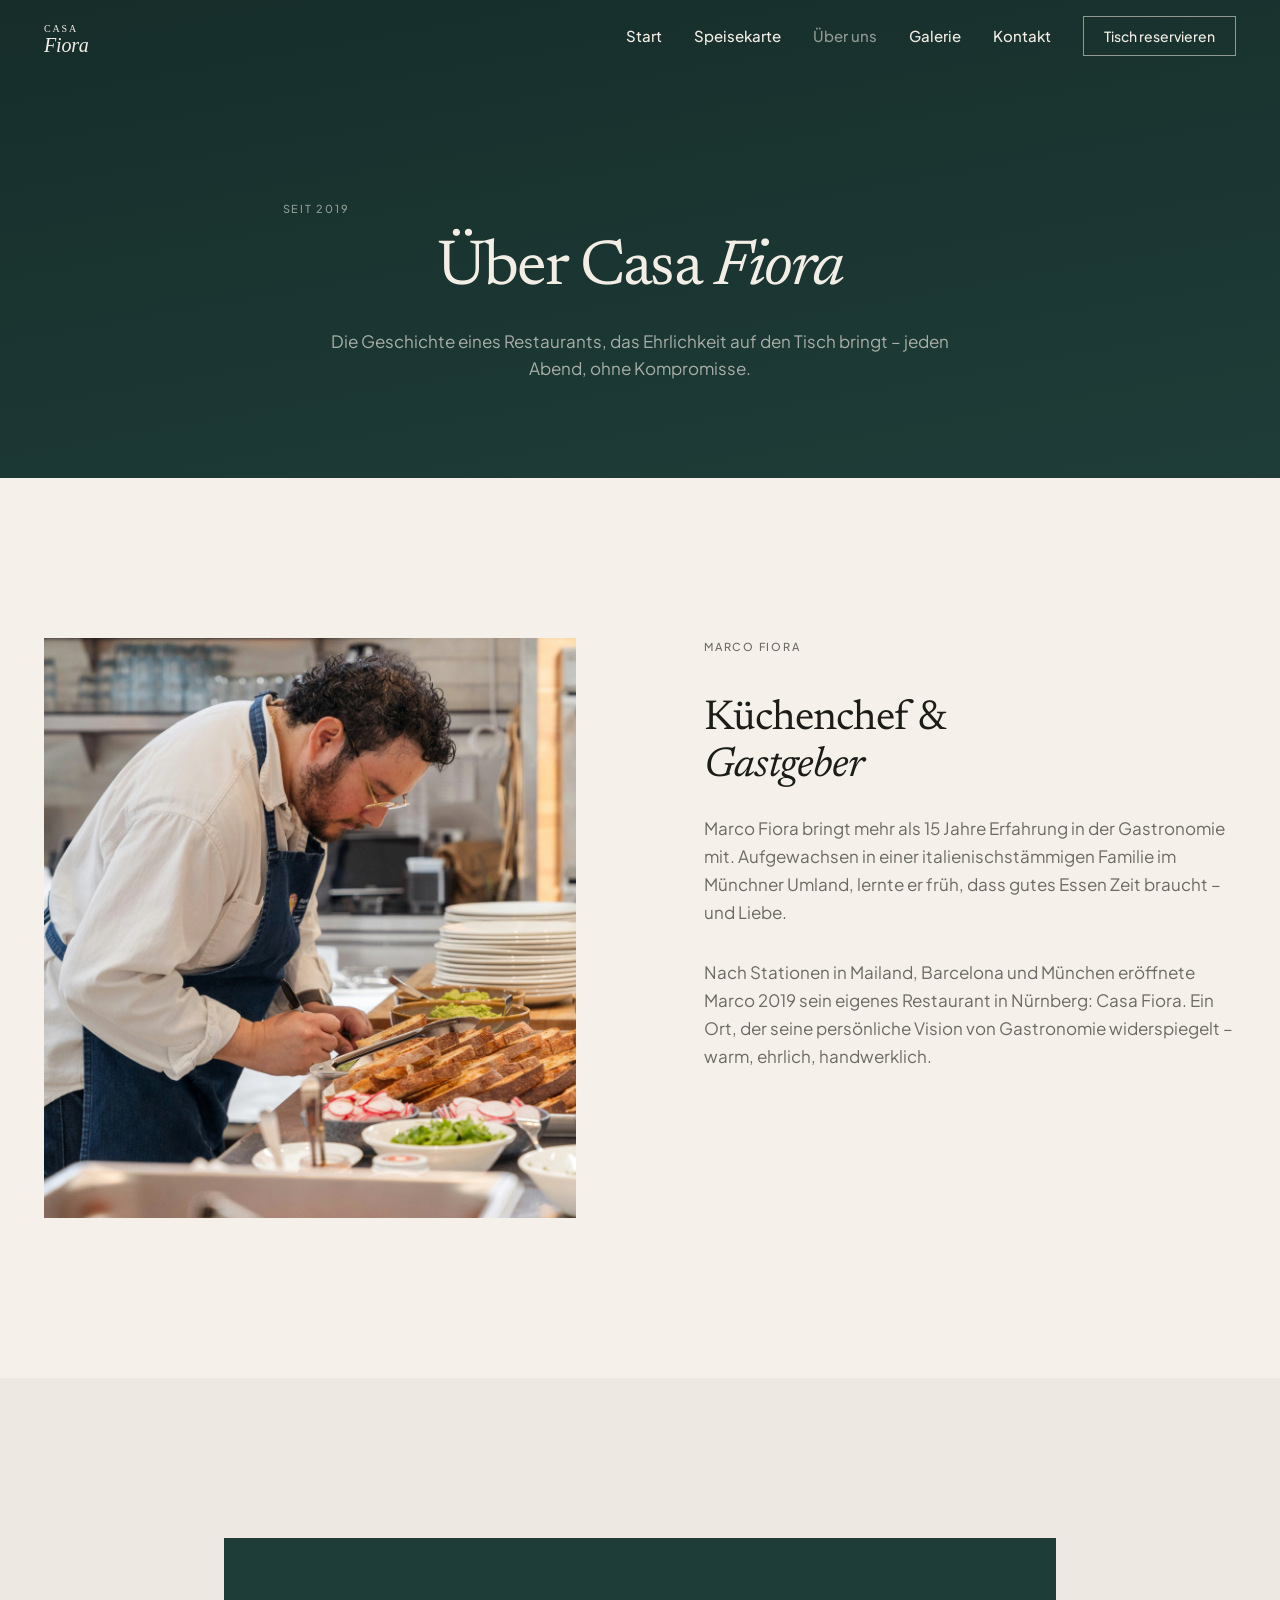
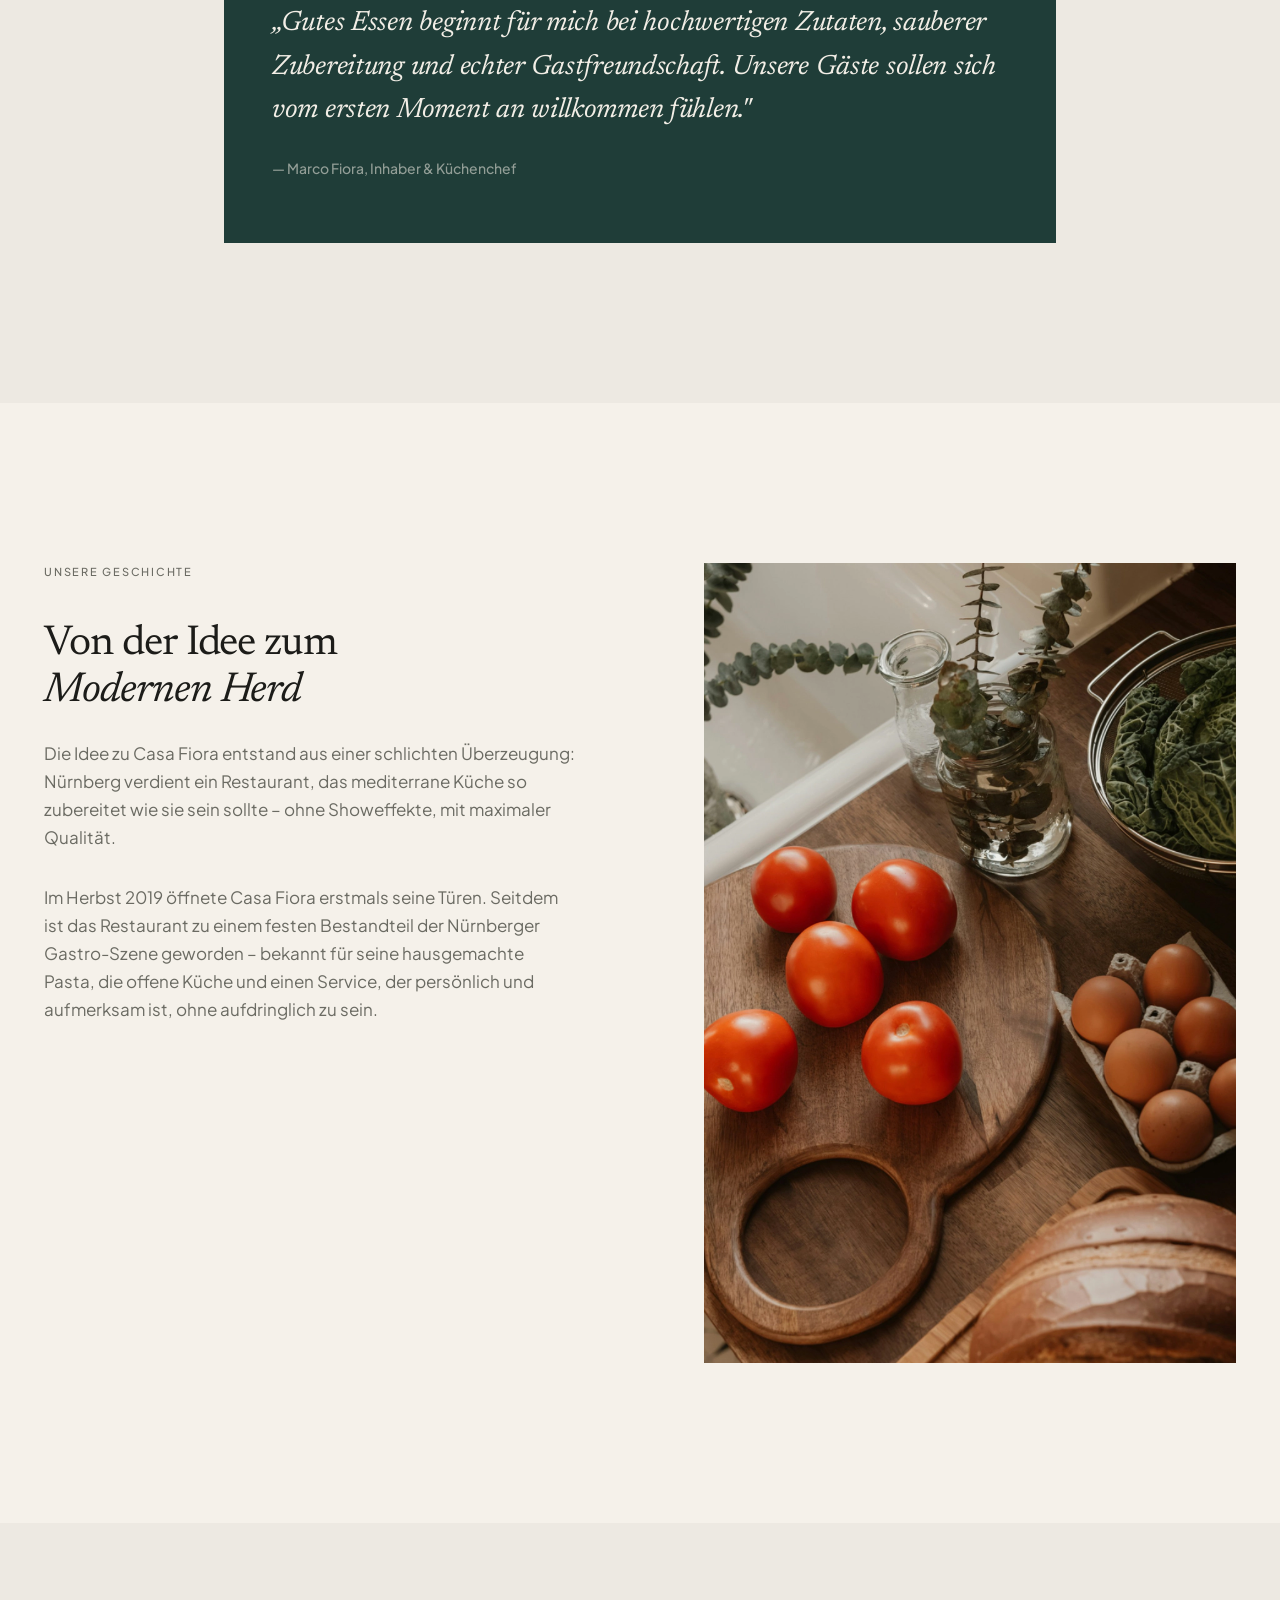
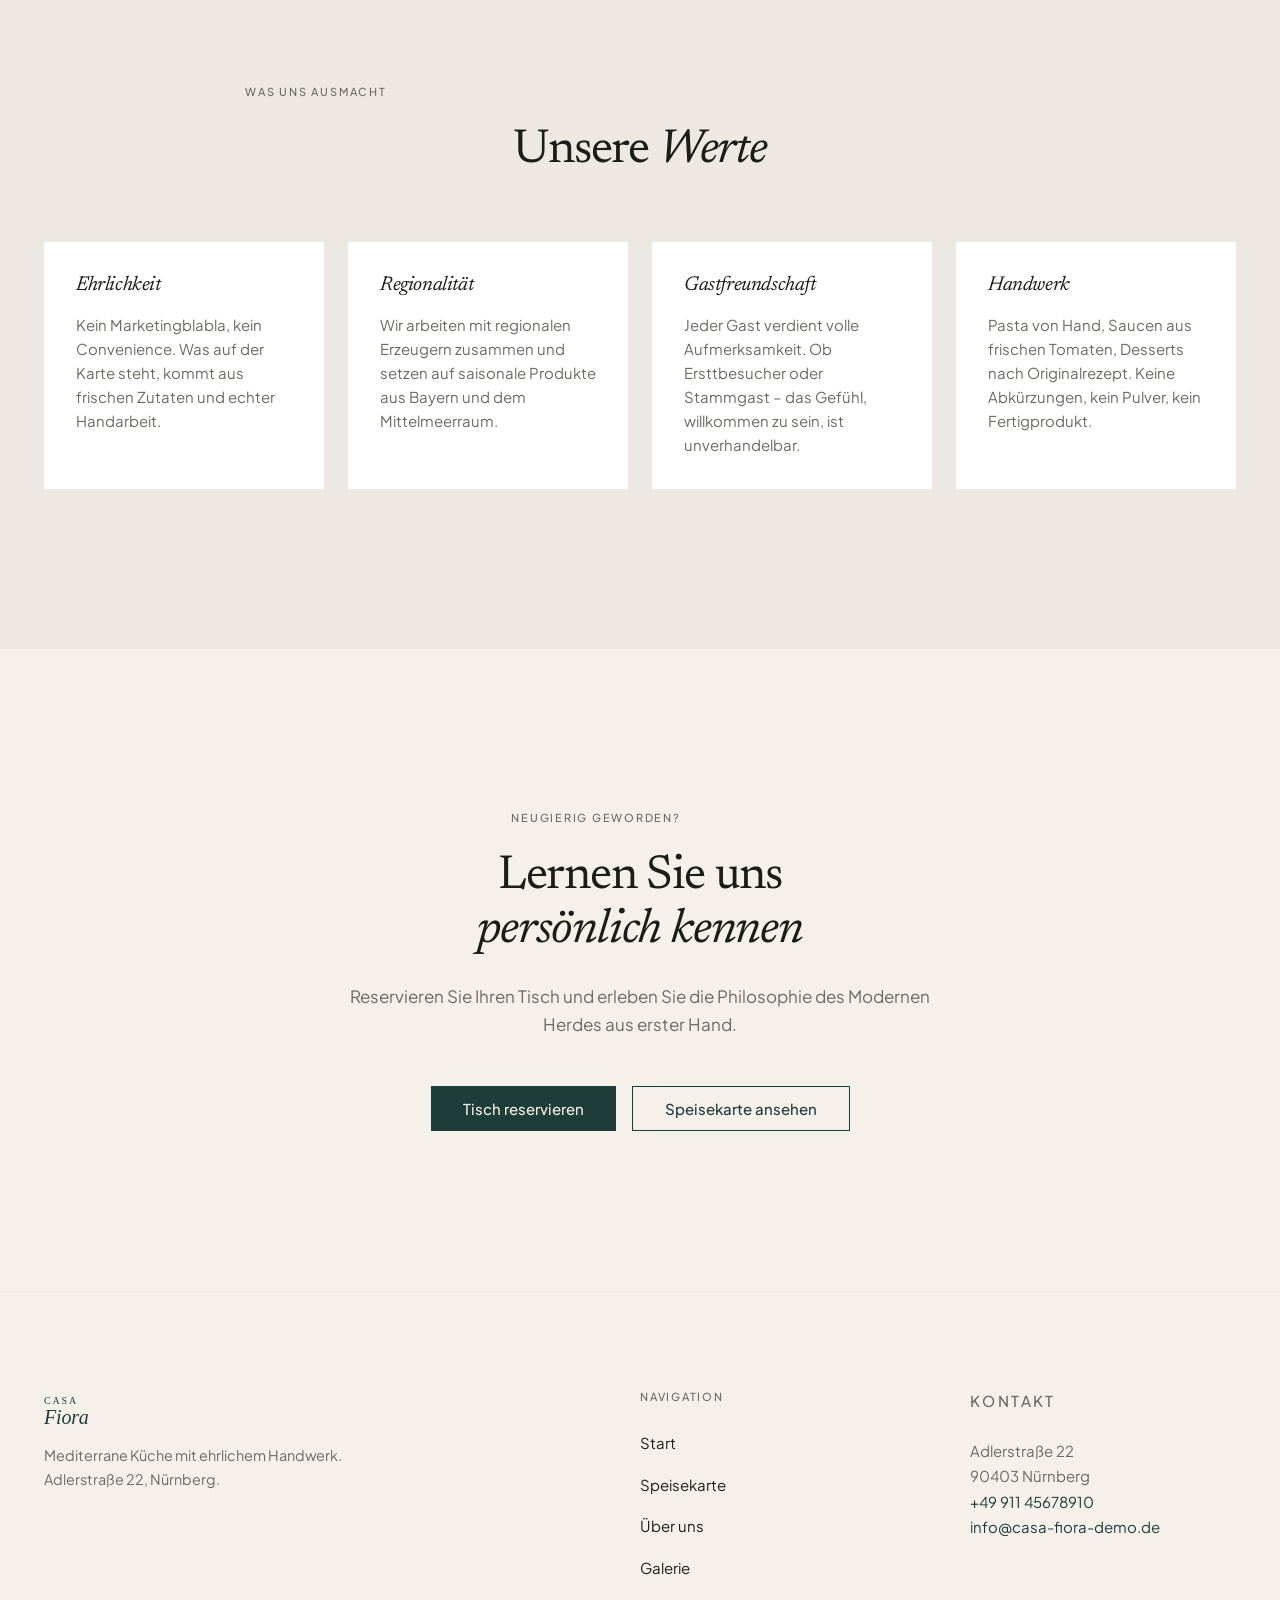
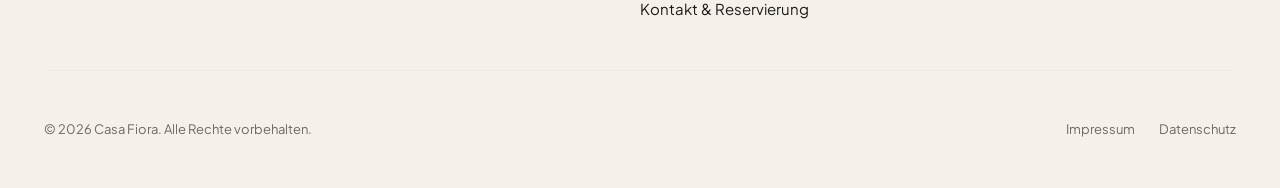
==== commit d3971b78: "demo edit" ====
--- a/about.html
+++ b/about.html
@@ -7,7 +7,7 @@
   <meta name="robots" content="index, follow">
   <title>Über uns – Die Geschichte von Casa Fiora | Casa Fiora</title>
 
-  <link rel="canonical" href="https://www.casa-fiora-demo.de/about.html">
+  <link rel="canonical" href="https://demorestaurant12.netlify.app/about.html">
 
   <link rel="icon" type="image/svg+xml" href="/favicon.svg">
   <link rel="icon" type="image/png" sizes="32x32" href="/favicon-32x32.png">
@@ -17,14 +17,17 @@
   <meta property="og:title" content="Über uns – Die Geschichte von Casa Fiora">
   <meta property="og:description" content="Marco Fiora und die Philosophie des Modernen Herdes. Ehrliche mediterrane Küche seit 2019 in Nürnberg.">
   <meta property="og:type" content="website">
-  <meta property="og:url" content="https://www.casa-fiora-demo.de/about.html">
-  <meta property="og:image" content="https://www.casa-fiora-demo.de/assets/images/og-image.jpg">
+  <meta property="og:url" content="https://demorestaurant12.netlify.app/about.html">
+  <meta property="og:image" content="https://demorestaurant12.netlify.app/assets/images/og-image.jpg">
   <meta property="og:locale" content="de_DE">
   <meta property="og:site_name" content="Casa Fiora">
 
   <link rel="preload" href="/assets/fonts/newsreader-regular.woff2" as="font" type="font/woff2" crossorigin>
   <link rel="preload" href="/assets/fonts/plus-jakarta-sans-regular.woff2" as="font" type="font/woff2" crossorigin>
   <link rel="stylesheet" href="/style.css">
+
+  <script src="/client.config.js"></script>
+  <script src="/client-init.js"></script>
 </head>
 <body>
 
@@ -34,8 +37,8 @@
   <header class="site-header is-transparent" id="site-header">
     <div class="container">
       <a href="/" class="site-logo" aria-label="Casa Fiora – Startseite">
-        <img src="/assets/logo/logo.svg" alt="Casa Fiora" width="180" height="44" class="logo-light">
-        <img src="/assets/logo/logo-dark.svg" alt="Casa Fiora" width="180" height="44" class="logo-dark">
+        <img src="/assets/logo/logo.svg" alt="Casa Fiora" width="180" height="44" class="logo-light" data-client="logo">
+        <img src="/assets/logo/logo-dark.svg" alt="Casa Fiora" width="180" height="44" class="logo-dark" data-client="logo-dark">
       </a>
       <nav class="site-nav" aria-label="Hauptnavigation">
         <ul id="main-menu" class="nav-list" role="list">
@@ -92,7 +95,7 @@
             </picture>
           </div>
           <div class="split__text">
-            <p class="eyebrow section__eyebrow">Marco Fiora</p>
+            <p class="eyebrow section__eyebrow" data-client="founder">Marco Fiora</p>
             <h2 class="split__headline" id="marco-heading">Küchenchef &amp;<br><em>Gastgeber</em></h2>
             <p class="split__body">
               Marco Fiora bringt mehr als 15 Jahre Erfahrung in der Gastronomie mit. Aufgewachsen in einer italienischstämmigen Familie im Münchner Umland, lernte er früh, dass gutes Essen Zeit braucht – und Liebe.
@@ -196,7 +199,7 @@
       <div class="footer-inner">
         <div class="footer-brand">
           <a href="/" aria-label="Casa Fiora – Startseite" class="footer-logo">
-            <img src="/assets/logo/logo-dark.svg" alt="Casa Fiora" width="180" height="44">
+            <img src="/assets/logo/logo-dark.svg" alt="Casa Fiora" width="180" height="44" data-client="logo-dark">
           </a>
           <p class="footer-tagline">Mediterrane Küche mit ehrlichem Handwerk. Adlerstraße 22, Nürnberg.</p>
         </div>
@@ -213,15 +216,15 @@
         <div class="footer-contact">
           <p class="footer-nav__title">Kontakt</p>
           <p>
-            Adlerstraße 22<br>
-            90403 Nürnberg<br>
-            <a href="tel:+4991145678910">0911 45678910</a><br>
-            <a href="mailto:info@casa-fiora-demo.de">info@casa-fiora-demo.de</a>
+            <span data-client="street">Adlerstraße 22</span><br>
+            <span data-client="city">90403 Nürnberg</span><br>
+            <a href="tel:+4991145678910" data-client="phone" data-client-href="phone">0911 45678910</a><br>
+            <a href="mailto:info@casa-fiora-demo.de" data-client="email" data-client-href="email">info@casa-fiora-demo.de</a>
           </p>
         </div>
       </div>
       <div class="footer-bottom">
-        <p class="footer-copyright">&copy; 2026 Casa Fiora. Alle Rechte vorbehalten.</p>
+        <p class="footer-copyright">&copy; 2026 <span data-client="name">Casa Fiora</span>. Alle Rechte vorbehalten.</p>
         <nav class="footer-legal" aria-label="Rechtliches">
           <a href="/impressum.html">Impressum</a>
           <a href="/datenschutz.html">Datenschutz</a>
--- a/style.css
+++ b/style.css
@@ -102,11 +102,11 @@
   /* Layout */
   --container-max:   1240px;
   --container-wide:  1440px;
-  --radius-sm:   6px;
-  --radius-md:   12px;
-  --radius-lg:   16px;
-  --radius-xl:   24px;
-  --radius-full: 9999px;
+  --radius-sm:   0px;
+  --radius-md:   0px;
+  --radius-lg:   0px;
+  --radius-xl:   0px;
+  --radius-full: 0px;
 
   /* Elevation */
   --shadow-sm: 0 2px 8px rgba(28, 28, 25, 0.06);
@@ -135,6 +135,7 @@
   font-size: 16px;
   scroll-behavior: smooth;
   -webkit-text-size-adjust: 100%;
+  overflow-x: hidden;
 }
 
 body {
@@ -480,11 +481,11 @@
 }
 
 .btn:hover {
-  transform: scale(1.015);
+  transform: scale(1);
 }
 
 .btn:active {
-  transform: scale(0.99);
+  transform: scale(1);
 }
 
 .btn--primary {
@@ -494,7 +495,6 @@
 
 .btn--primary:hover {
   background-color: var(--color-primary-hover);
-  box-shadow: var(--shadow-md);
 }
 
 .btn--primary-light {
@@ -504,13 +504,12 @@
 
 .btn--primary-light:hover {
   background-color: #E8E3D9;
-  box-shadow: var(--shadow-md);
 }
 
 .btn--outline-light {
   background-color: transparent;
   color: var(--color-text-on-dark);
-  border: 1.5px solid rgba(242, 238, 230, 0.5);
+  border: 1px solid rgba(242, 238, 230, 0.5);
 }
 
 .btn--outline-light:hover {
@@ -520,7 +519,7 @@
 .btn--outline-dark {
   background-color: transparent;
   color: var(--color-primary);
-  border: 1.5px solid var(--color-primary);
+  border: 1px solid var(--color-primary);
 }
 
 .btn--outline-dark:hover {
@@ -597,12 +596,75 @@
   justify-content: center;
 }
 
+@keyframes deco-slide-left {
+  from {
+    transform: translateX(-140%) rotate(-35deg);
+    opacity: 0;
+  }
+  to {
+    transform: translateX(0) rotate(0deg);
+    opacity: 1;
+  }
+}
+
+@keyframes deco-slide-right {
+  from {
+    transform: translateX(140%) rotate(35deg);
+    opacity: 0;
+  }
+  to {
+    transform: translateX(0) rotate(0deg);
+    opacity: 1;
+  }
+}
+
+.hero__deco {
+  position: absolute;
+  bottom: -22%;
+  width: clamp(380px, 38vw, 660px);
+  pointer-events: none;
+  user-select: none;
+  filter: drop-shadow(0 20px 40px rgba(0, 0, 0, 0.5));
+}
+
+.hero__deco--left {
+  left: -10%;
+  animation: deco-slide-left 1.6s cubic-bezier(0.22, 1, 0.36, 1) 1s both;
+}
+
+.hero__deco--right {
+  right: -10%;
+  animation: deco-slide-right 1.6s cubic-bezier(0.22, 1, 0.36, 1) 1s both;
+}
+
+@media (max-width: 768px) {
+  .hero__deco {
+    width: clamp(200px, 48vw, 300px);
+    bottom: -12%;
+    opacity: 0.85;
+  }
+
+  .hero__deco--left {
+    left: -8%;
+  }
+
+  .hero__deco--right {
+    right: -8%;
+  }
+}
+
 /* ==========================================================================
    Section Base
    ========================================================================== */
 
 .section {
-  padding-block: var(--space-7);
+  padding-block: var(--space-5);
+}
+
+@media (min-width: 768px) {
+  .section {
+    padding-block: var(--space-7);
+  }
 }
 
 .section--creme {
@@ -862,6 +924,7 @@
   aspect-ratio: 4/3;
   object-fit: cover;
   display: block;
+  align-self: start;
   opacity: 0.82;
   transition: opacity var(--duration) var(--ease);
 }
@@ -933,6 +996,27 @@
   }
 }
 
+@media (max-width: 767px) {
+  .dish-card {
+    display: flex;
+    flex-direction: column;
+  }
+
+  .dish-card picture {
+    display: block;
+    width: 100%;
+    aspect-ratio: 4/3;
+    overflow: hidden;
+    flex-shrink: 0;
+  }
+
+  .dish-card__image {
+    width: 100%;
+    height: 100%;
+    aspect-ratio: unset;
+  }
+}
+
 @media (min-width: 1024px) {
   .dish-card {
     grid-template-columns: 1fr 1fr;
@@ -999,6 +1083,7 @@
 .testimonial-card {
   background-color: var(--color-surface);
   border-radius: var(--radius-lg);
+  border: 1px solid var(--color-accent);
   padding: var(--space-4);
 }
 
@@ -1145,6 +1230,8 @@
 .form-row select,
 .form-row textarea {
   width: 100%;
+  max-width: 100%;
+  min-width: 0;
   padding: 0.75rem 1rem;
   background-color: rgba(255, 255, 255, 0.07);
   border: 1px solid rgba(242, 238, 230, 0.2);
@@ -1224,6 +1311,8 @@
   gap: var(--space-2);
   font-size: 0.875rem;
   color: rgba(242, 238, 230, 0.65);
+  overflow-wrap: break-word;
+  word-break: break-word;
 }
 
 .form-checkbox.dark {
@@ -1564,9 +1653,32 @@
    Contact Page
    ========================================================================== */
 
-.contact-layout {
+.contact-layout,
+.reservierung-layout {
   display: grid;
   gap: var(--space-6);
+}
+
+.reservierung-form-panel {
+  min-width: 0;
+  overflow: hidden;
+}
+
+.reservierung-form-panel h2 {
+  font-size: clamp(1.5rem, 3vw, 2.25rem);
+  letter-spacing: -0.02em;
+  margin-bottom: var(--space-4);
+}
+
+.reservierung-form-panel h2 em {
+  font-style: italic;
+}
+
+.contact-link-row {
+  display: flex;
+  flex-wrap: wrap;
+  gap: var(--space-2);
+  margin-top: var(--space-5);
 }
 
 .contact-info__group {
@@ -1632,7 +1744,8 @@
 }
 
 @media (min-width: 1024px) {
-  .contact-layout {
+  .contact-layout,
+  .reservierung-layout {
     grid-template-columns: 5fr 7fr;
     align-items: start;
   }
@@ -1814,6 +1927,7 @@
 @media (max-width: 767px) {
   .hide-on-mobile { display: none !important; }
   .form-row--half { grid-template-columns: 1fr; }
+  .cta-section__form-panel { padding: var(--space-3); }
 }
 
 /* ==========================================================================
